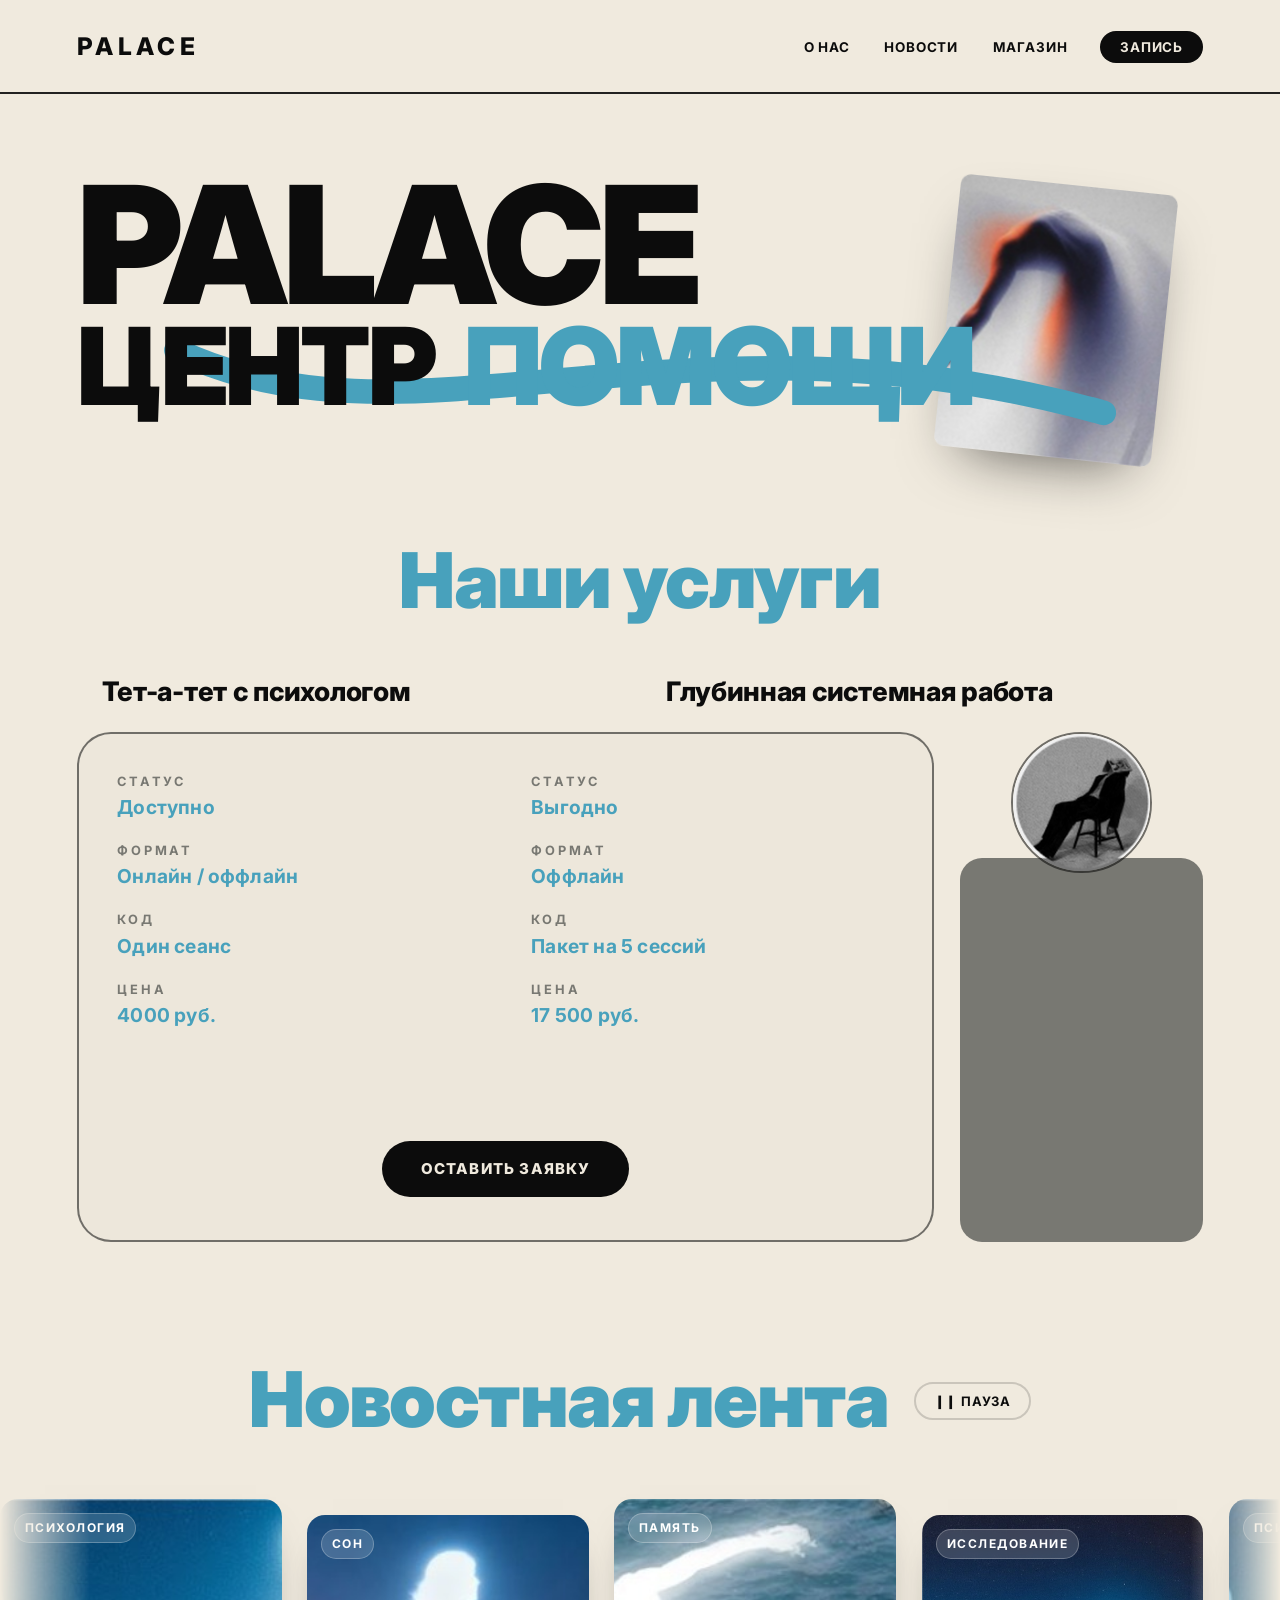
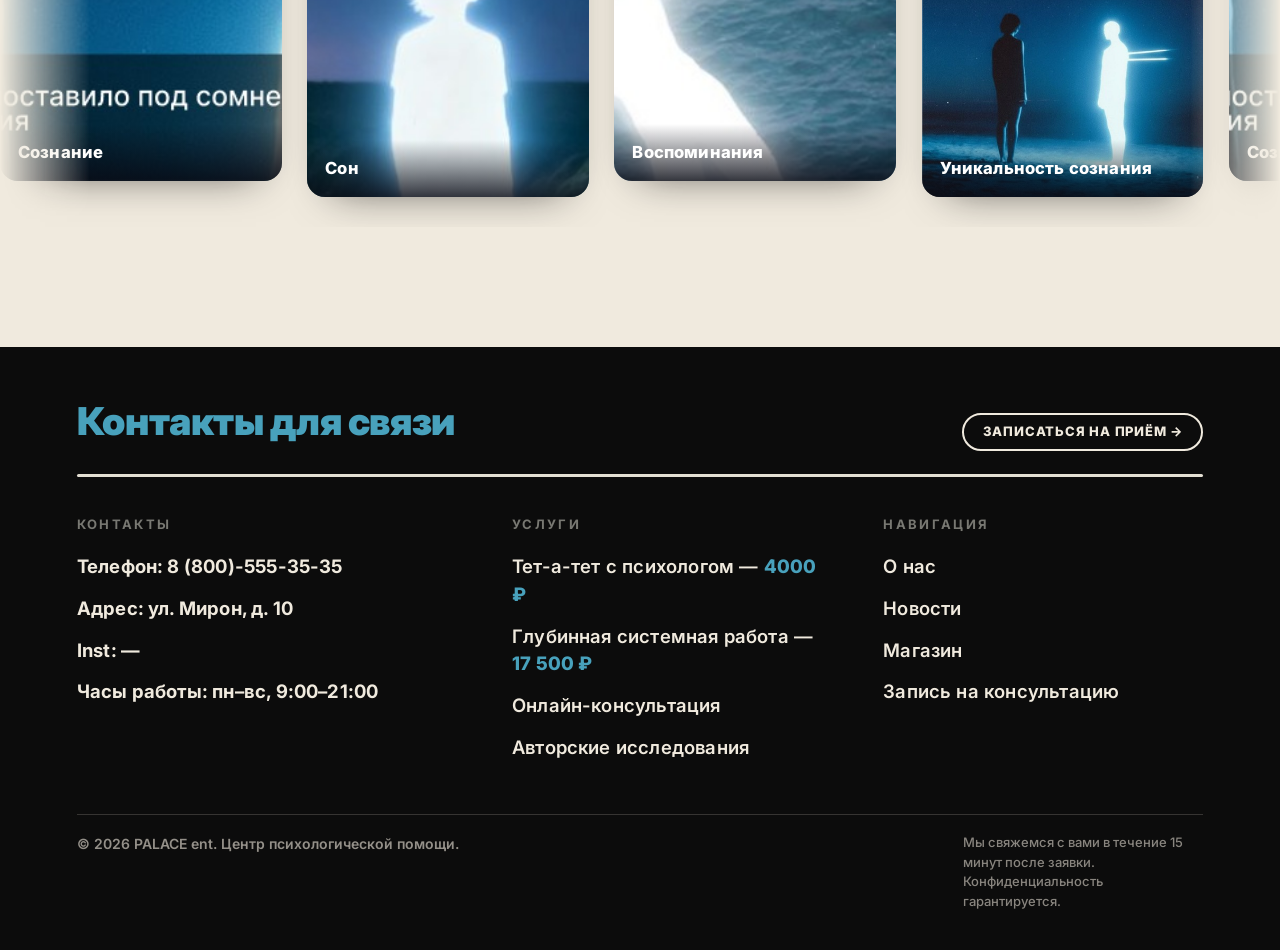
==== index.html @ 4997e086 "initial wfasldahosudihuasd" ====
<!DOCTYPE html>
<html lang="ru">
<head>
<meta charset="UTF-8">
<meta name="viewport" content="width=device-width, initial-scale=1">
<title>PALACE — Центр помощи · Психология</title>
<meta name="description" content="PALACE — центр психологической помощи. Тет-а-тет с психологом и глубинная системная работа. Онлайн и оффлайн.">
<link rel="preconnect" href="https://fonts.googleapis.com">
<link rel="preconnect" href="https://fonts.gstatic.com" crossorigin>
<link href="https://fonts.googleapis.com/css2?family=Inter:wght@400;500;600;700;800;900&display=swap" rel="stylesheet">
<link rel="stylesheet" href="assets/css/style.css">
</head>
<body>

<header class="site-header">
  <nav class="nav container" aria-label="Главная навигация">
    <a class="brand" href="index.html">PALACE</a>
    <button class="burger" aria-label="Открыть меню" aria-expanded="false" aria-controls="primary-nav"><span></span><span></span><span></span></button>
    <ul class="nav-list" id="primary-nav">
      <li><a data-page="o-nas.html" href="o-nas.html">О нас</a></li>
      <li><a data-page="novosti.html" href="novosti.html">Новости</a></li>
      <li><a data-page="magazin.html" href="magazin.html">Магазин</a></li>
      <li><a class="nav-cta" data-page="zapis.html" href="zapis.html">Запись</a></li>
    </ul>
  </nav>
</header>

<main>
  <section class="hero container">
    <div class="hero-grid">
      <div class="hero-photo"><img loading="eager" fetchpriority="high" decoding="async" src="assets/img/hero-arm.jpg" alt="Абстрактный образ" width="298" height="374"></div>
      <div class="hero-swoosh" aria-hidden="true">
        <svg viewBox="0 0 1000 120" preserveAspectRatio="none">
          <path d="M10,30 C260,150 540,-30 990,96"></path>
        </svg>
      </div>
      <h1>
        <span class="line line-1">PALACE</span>
        <span class="line line-2"><span class="b">ЦЕНТР&nbsp;</span><span class="t">ПОМОЩИ</span></span>
      </h1>
    </div>
  </section>

  <section class="services container" id="services">
    <h2 class="section-title reveal">Наши услуги</h2>

    <div class="services-head reveal" data-d="1">
      <h3>Тет-а-тет с психологом</h3>
      <h3>Глубинная системная работа</h3>
    </div>

    <div class="services-wrap reveal" data-d="2">
      <div class="services-card">
        <div class="services-cols">
          <div class="spec">
            <div class="spec-row"><span class="k">Статус</span><span class="v">Доступно</span></div>
            <div class="spec-row"><span class="k">Формат</span><span class="v">Онлайн / оффлайн</span></div>
            <div class="spec-row"><span class="k">Код</span><span class="v">Один сеанс</span></div>
            <div class="spec-row"><span class="k">Цена</span><span class="v">4000 руб.</span></div>
          </div>
          <div class="spec">
            <div class="spec-row"><span class="k">Статус</span><span class="v">Выгодно</span></div>
            <div class="spec-row"><span class="k">Формат</span><span class="v">Оффлайн</span></div>
            <div class="spec-row"><span class="k">Код</span><span class="v">Пакет на 5 сессий</span></div>
            <div class="spec-row"><span class="k">Цена</span><span class="v">17 500 руб.</span></div>
          </div>
        </div>
        <a class="btn" href="zapis.html">Оставить заявку</a>
      </div>

      <aside class="services-aside" aria-hidden="true">
        <div class="disc"><img loading="lazy" decoding="async" src="assets/img/services-animal.jpg" alt=""></div>
        <div class="panel"></div>
      </aside>
    </div>
  </section>

  <section class="lenta">
    <div class="container">
      <div class="lenta-head reveal">
        <h2 class="section-title">Новостная лента</h2>
        <button class="ticker-toggle" id="tickerToggle" type="button" aria-pressed="false" aria-label="Поставить ленту на паузу">
          <span class="i-pause">❙❙&nbsp;Пауза</span><span class="i-play">▶&nbsp;Пуск</span>
        </button>
      </div>
    </div>
    <div class="ticker reveal" data-d="1">
      <div class="ticker-track">
        <a class="tcard" href="novost.html"><span class="tag">Психология</span><img loading="lazy" decoding="async" src="assets/img/news-soznanie.jpg" alt="Сознание"><span class="cap">Сознание</span></a>
        <a class="tcard" href="novost.html"><span class="tag">Сон</span><img loading="lazy" decoding="async" src="assets/img/news-son.jpg" alt="Сон"><span class="cap">Сон</span></a>
        <a class="tcard" href="novost.html"><span class="tag">Память</span><img loading="lazy" decoding="async" src="assets/img/news-vospominaniya.jpg" alt="Воспоминания"><span class="cap">Воспоминания</span></a>
        <a class="tcard" href="novost.html"><span class="tag">Исследование</span><img loading="lazy" decoding="async" src="assets/img/article-soznanie.jpg" alt="Исследование сознания"><span class="cap">Уникальность сознания</span></a>
      </div>
    </div>
  </section>
</main>

<footer class="site-footer">
  <div class="container">
    <div class="footer-top">
      <h2 class="footer-head">Контакты для связи</h2>
      <a class="footer-cta" href="zapis.html">Записаться на приём →</a>
    </div>
    <div class="footer-rule"></div>
    <div class="footer-grid">
      <div class="footer-col">
        <h3>Контакты</h3>
        <p>Телефон: 8 (800)-555-35-35</p>
        <p>Адрес: ул. Мирон, д. 10</p>
        <p>Inst: —</p>
        <p>Часы работы: пн–вс, 9:00–21:00</p>
      </div>
      <div class="footer-col footer-services">
        <h3>Услуги</h3>
        <ul>
          <li><a href="zapis.html">Тет-а-тет с психологом — <span class="price">4000 ₽</span></a></li>
          <li><a href="zapis.html">Глубинная системная работа — <span class="price">17 500 ₽</span></a></li>
          <li><a href="zapis.html">Онлайн-консультация</a></li>
          <li><a href="magazin.html">Авторские исследования</a></li>
        </ul>
      </div>
      <div class="footer-col footer-links">
        <h3>Навигация</h3>
        <ul>
          <li><a href="o-nas.html">О нас</a></li>
          <li><a href="novosti.html">Новости</a></li>
          <li><a href="magazin.html">Магазин</a></li>
          <li><a href="zapis.html">Запись на консультацию</a></li>
        </ul>
      </div>
    </div>
    <div class="footer-bottom">
      <span>© 2026 PALACE ent. Центр психологической помощи.</span>
      <span class="footer-note">Мы свяжемся с вами в течение 15 минут после заявки. Конфиденциальность гарантируется.</span>
    </div>
  </div>
</footer>

<script src="assets/js/main.js"></script>
</body>
</html>
---- assets/css/style.css ----
:root{
  --cream:#F0EADE;
  --cream-2:#E9E2D4;
  --ink:#0C0C0C;
  --ink-soft:#15120E;
  --indigo:#48A1BC; 
  --teal:#48A1BC;
  --teal-deep:#48A1BC;
  --red:#B41E1E;
  --violet:#5A30A8;
  --gray:#787872;
  --gray-btn:#8B8A86;
  --light:#D9D9D9;
  --line:rgba(12,12,12,.9);
  --line-soft:rgba(12,12,12,.16);
  --card:#EDE7DB;
  --card-border:rgba(12,12,12,.55);

  --font:"Inter","Helvetica Neue",Arial,sans-serif;

  --pad:clamp(20px,6vw,136px);
  --maxw:1648px;
  --r-lg:34px;
  --r-md:22px;
  --r-sm:14px;

  --ease:cubic-bezier(.22,.61,.36,1);
  --ease-out:cubic-bezier(.16,1,.3,1);
}

*,*::before,*::after{box-sizing:border-box}
html{scroll-behavior:smooth;-webkit-text-size-adjust:100%;overflow-x:hidden}
body{
  margin:0;
  font-family:var(--font);
  background:var(--cream);
  color:var(--ink);
  font-weight:500;
  line-height:1.5;
  overflow-x:hidden;
  -webkit-font-smoothing:antialiased;
  text-rendering:optimizeLegibility;
}
img{max-width:100%;display:block}
a{color:inherit;text-decoration:none}
button{font-family:inherit;cursor:pointer}
::selection{background:var(--teal);color:#fff}

a:focus-visible,button:focus-visible,.btn:focus-visible,.footer-cta:focus-visible,
.nav-cta:focus-visible,.news-item:focus-visible,.tcard:focus-visible,
input:focus-visible,select:focus-visible,textarea:focus-visible,[tabindex]:focus-visible{
  outline:3px solid var(--indigo);outline-offset:3px;border-radius:6px;
}
.site-footer a:focus-visible,.btn:focus-visible{outline-color:var(--teal)}
.burger:focus-visible{outline:2px solid var(--indigo);outline-offset:3px;border-radius:6px}
body.no-scroll{overflow:hidden}

body{opacity:0;animation:bodyIn .7s var(--ease-out) forwards}
@keyframes bodyIn{to{opacity:1}}

.container{max-width:var(--maxw);margin-inline:auto;padding-inline:var(--pad)}
.u-indigo{color:var(--indigo)}
.u-teal{color:var(--teal)}

.site-header{
  position:sticky;top:0;z-index:60;
  background:color-mix(in srgb,var(--cream) 86%,transparent);
  backdrop-filter:blur(10px);-webkit-backdrop-filter:blur(10px);
  border-bottom:2px solid var(--line);
  transition:padding .35s var(--ease),background .35s var(--ease),box-shadow .35s var(--ease);
}
.site-header.shrink{box-shadow:0 8px 30px -18px rgba(0,0,0,.5)}
.nav{
  display:flex;align-items:center;justify-content:space-between;
  gap:24px;height:clamp(64px,7.2vw,118px);
  transition:height .35s var(--ease);
}
.site-header.shrink .nav{height:clamp(56px,5vw,84px)}
.brand{
  font-weight:800;letter-spacing:.18em;
  font-size:clamp(20px,1.9vw,34px);
  display:inline-flex;align-items:center;gap:.1em;
  transition:transform .4s var(--ease),opacity .3s;
}
.brand:hover{transform:translateY(-1px)}
.brand .dot{color:var(--teal)}
.nav-list{
  display:flex;align-items:center;gap:clamp(18px,2.4vw,46px);
  list-style:none;margin:0;padding:0;
}
.nav-list a{
  position:relative;font-weight:700;letter-spacing:.06em;text-transform:uppercase;
  font-size:clamp(13px,1.05vw,20px);padding:6px 2px;color:var(--ink);
  transition:color .3s var(--ease);
}
.nav-list a:not(.nav-cta)::after{
  content:"";position:absolute;left:0;right:100%;bottom:-2px;height:2px;
  background:var(--indigo);transition:right .4s var(--ease);
}
.nav-list a:not(.nav-cta):hover{color:var(--indigo)}
.nav-list a:not(.nav-cta):hover::after{right:0}
.nav-list a.active:not(.nav-cta){color:var(--indigo)}
.nav-list a.active:not(.nav-cta)::after{right:0}

.nav-cta{
  background:var(--ink);color:var(--cream)!important;
  border-radius:999px;padding:.6em 1.5em!important;
  letter-spacing:.08em;overflow:hidden;
  transition:transform .35s var(--ease),box-shadow .35s var(--ease);
  box-shadow:0 0 0 0 rgba(54,66,132,0);
}
.nav-cta::after{display:none}
.nav-cta:hover{transform:translateY(-2px);box-shadow:0 10px 24px -10px rgba(54,66,132,.8);background:var(--indigo)}

.burger{display:none;width:44px;height:44px;border:none;background:transparent;position:relative}
.burger span{position:absolute;left:9px;right:9px;height:2.5px;background:var(--ink);border-radius:2px;transition:transform .4s var(--ease),opacity .25s}
.burger span:nth-child(1){top:14px}
.burger span:nth-child(2){top:21px}
.burger span:nth-child(3){top:28px}
body.menu-open .burger span:nth-child(1){transform:translateY(7px) rotate(45deg)}
body.menu-open .burger span:nth-child(2){opacity:0}
body.menu-open .burger span:nth-child(3){transform:translateY(-7px) rotate(-45deg)}


.btn{
  --bg:var(--ink);--fg:var(--cream);
  display:inline-flex;align-items:center;justify-content:center;gap:.6em;
  background:var(--bg);color:var(--fg);
  border:none;border-radius:999px;
  font-weight:800;letter-spacing:.08em;text-transform:uppercase;
  font-size:clamp(15px,1.15vw,22px);
  padding:clamp(14px,1.3vw,24px) clamp(28px,3vw,58px);
  position:relative;overflow:hidden;isolation:isolate;
  transition:transform .4s var(--ease),box-shadow .4s var(--ease),color .35s var(--ease);
}
.btn::before{
  content:"";position:absolute;inset:0;z-index:-1;
  background:var(--indigo);transform:translateY(101%);
  transition:transform .45s var(--ease-out);
}
.btn:hover{transform:translateY(-3px);box-shadow:0 16px 34px -14px rgba(54,66,132,.75)}
.btn:hover::before{transform:translateY(0)}
.btn:active{transform:translateY(-1px) scale(.99)}
.btn--gray{--bg:var(--gray-btn);--fg:#fff}
.btn--block{display:flex;width:100%}


.display{
  font-weight:900;line-height:.95;letter-spacing:-.025em;margin:0;
  text-transform:none;
}
.section-title{
  text-align:center;font-weight:900;letter-spacing:-.02em;color:var(--indigo);
  font-size:clamp(30px,6vw,96px);line-height:1;margin:0;overflow-wrap:break-word;
}
.page-title{
  font-weight:900;letter-spacing:-.03em;line-height:.95;margin:0;
  font-size:clamp(33px,7vw,116px);overflow-wrap:break-word;
}


.hero{position:relative;padding-top:clamp(40px,6vw,96px);padding-bottom:clamp(40px,5vw,90px)}
.hero-grid{position:relative}
.hero h1{margin:0;position:relative;z-index:2}
.hero .line{display:block;font-weight:900;letter-spacing:-.03em;line-height:.9;overflow-wrap:break-word}
.hero .line-1{font-size:clamp(44px,12.8vw,232px)}
.hero .line-2{font-size:clamp(30px,8.4vw,168px);display:flex;flex-wrap:wrap;gap:0 .12em}
.hero .line-2 .b{color:var(--ink)}
.hero .line-2 .t{color:var(--teal)}
.hero-photo{
  position:absolute;z-index:1;top:clamp(2px,1vw,18px);
  right:clamp(0px,3vw,90px);
  width:clamp(120px,17vw,300px);aspect-ratio:298/374;
  border-radius:10px;overflow:hidden;
  transform:rotate(var(--rot,6deg)) translateY(var(--py,0px));
  box-shadow:0 26px 60px -28px rgba(12,12,12,.7);
  opacity:0;animation:heroFade 1s .2s var(--ease-out) forwards;
}
.hero-photo img{width:100%;height:100%;object-fit:cover;animation:heroZoom 1.3s .2s var(--ease-out) both}
@keyframes heroFade{to{opacity:1}}
@keyframes heroZoom{from{transform:scale(1.14)}to{transform:scale(1)}}

.hero-swoosh{
  position:absolute;z-index:1;left:8%;right:8%;top:62%;height:clamp(10px,1.4vw,26px);
  pointer-events:none;
}
.hero-swoosh svg{width:100%;height:auto;overflow:visible}
.hero-swoosh path{
  fill:none;stroke:var(--teal);stroke-width:26;stroke-linecap:round;
  stroke-dasharray:1400;stroke-dashoffset:1400;
  animation:draw 1.3s .55s var(--ease-out) forwards;
}
@keyframes draw{to{stroke-dashoffset:0}}


.services{padding-block:clamp(40px,5vw,84px)}
.services .section-title{margin-bottom:clamp(34px,4vw,72px)}
.services-head{
  display:grid;grid-template-columns:1fr 1fr;gap:clamp(20px,4vw,160px);
  max-width:1140px;margin:0 auto clamp(16px,1.6vw,26px);padding-inline:clamp(0px,2vw,40px);
}
.services-head h3{font-size:clamp(20px,2.1vw,38px);font-weight:800;letter-spacing:-.01em;margin:0}
.services-wrap{display:flex;gap:clamp(16px,2vw,34px);align-items:stretch;justify-content:center}
.services-card{
  flex:1;max-width:1255px;background:var(--card);
  border:2px solid var(--card-border);border-radius:var(--r-lg);
  padding:clamp(26px,3vw,56px) clamp(24px,3vw,64px) clamp(30px,3.4vw,60px);
  display:flex;flex-direction:column;
}
.services-cols{display:grid;grid-template-columns:1fr 1fr;gap:clamp(20px,4vw,160px);flex:1}
.spec{display:flex;flex-direction:column;gap:clamp(14px,1.5vw,26px)}
.spec-row{transition:transform .35s var(--ease)}
.spec-row:hover{transform:translateX(6px)}
.spec-row .k{display:block;color:var(--gray);font-weight:700;letter-spacing:.22em;text-transform:uppercase;font-size:clamp(12px,1vw,18px);margin-bottom:.15em}
.spec-row .v{display:block;color:var(--teal-deep);font-weight:700;letter-spacing:.01em;font-size:clamp(16px,1.5vw,28px)}
.services-card .btn{margin:clamp(26px,3vw,46px) auto 0}
.services-aside{
  width:clamp(120px,19vw,371px);flex:0 0 auto;position:relative;
  display:flex;flex-direction:column;align-items:center;justify-content:flex-end;
}
.services-aside .disc{
  width:clamp(80px,11vw,219px);aspect-ratio:1;border-radius:50%;overflow:hidden;
  border:2px solid var(--card-border);position:relative;z-index:2;margin-bottom:-6%;
  filter:grayscale(1) contrast(1.05);transition:transform .5s var(--ease),filter .5s}
.services-aside:hover .disc{transform:translateY(-6px) rotate(-3deg);filter:grayscale(.4)}
.services-aside .disc img{width:100%;height:100%;object-fit:cover}
.services-aside .panel{
  width:100%;flex:1;min-height:clamp(180px,30vw,607px);
  background:var(--gray);border-radius:var(--r-md);
}


.lenta{padding-block:clamp(36px,4.4vw,70px);overflow-x:clip}   
.lenta-head{display:flex;align-items:center;justify-content:center;gap:clamp(14px,2vw,26px);flex-wrap:wrap;margin-bottom:clamp(30px,3.6vw,58px)}
.lenta-head .section-title{margin-bottom:0}
.ticker-toggle{display:inline-flex;align-items:center;gap:.5em;background:transparent;border:2px solid var(--line-soft);color:var(--ink);border-radius:999px;padding:9px 18px;font-weight:700;font-size:13px;letter-spacing:.06em;text-transform:uppercase;transition:border-color .3s var(--ease),color .3s var(--ease),transform .3s var(--ease)}
.ticker-toggle:hover{border-color:var(--indigo);color:var(--indigo);transform:translateY(-2px)}
.ticker-toggle .i-play{display:none}
.ticker-toggle[aria-pressed="true"] .i-pause{display:none}
.ticker-toggle[aria-pressed="true"] .i-play{display:inline}
.ticker-track.paused{animation-play-state:paused}
.ticker{
  position:relative;padding-block:30px;   
  -webkit-mask-image:linear-gradient(90deg,transparent,#000 7%,#000 93%,transparent);
  mask-image:linear-gradient(90deg,transparent,#000 7%,#000 93%,transparent);
}
.ticker-track{display:flex;width:max-content;gap:clamp(16px,2vw,34px);will-change:transform;animation:scrollX 38s linear infinite}
.ticker:hover .ticker-track{animation-play-state:paused}
@keyframes scrollX{from{transform:translateX(0)}to{transform:translateX(-50%)}}
.tcard{
  position:relative;flex:0 0 auto;
  width:clamp(210px,22vw,340px);aspect-ratio:1/1;border-radius:18px;overflow:hidden;
  box-shadow:0 18px 40px -26px rgba(12,12,12,.7);
  transition:transform .45s var(--ease),box-shadow .45s var(--ease);
}
.tcard:nth-child(odd){transform:translateY(-16px)}
.tcard:hover{transform:translateY(-24px) scale(1.03);box-shadow:0 30px 56px -24px rgba(12,12,12,.75)}
.tcard img{width:100%;height:100%;object-fit:cover;transition:transform .8s var(--ease)}
.tcard:hover img{transform:scale(1.08)}
.tcard .cap{
  position:absolute;left:0;right:0;bottom:0;padding:16px 18px;color:#fff;
  font-weight:800;letter-spacing:.01em;font-size:clamp(16px,1.3vw,22px);
  background:linear-gradient(transparent,rgba(8,10,20,.82));
}
.tcard .tag{position:absolute;top:14px;left:14px;background:rgba(255,255,255,.16);backdrop-filter:blur(4px);color:#fff;font-size:12px;font-weight:700;letter-spacing:.12em;text-transform:uppercase;padding:5px 10px;border-radius:99px;border:1px solid rgba(255,255,255,.25)}


.site-footer{background:var(--ink);color:var(--cream);padding-top:clamp(34px,3.6vw,56px);padding-bottom:clamp(28px,3vw,48px);margin-top:clamp(40px,5vw,80px)}
.footer-top{display:flex;flex-wrap:wrap;align-items:flex-end;justify-content:space-between;gap:18px;padding-bottom:clamp(18px,1.8vw,28px)}
.footer-head{color:var(--indigo);font-weight:900;letter-spacing:-.01em;font-size:clamp(28px,3vw,44px);margin:0}
.footer-cta{
  display:inline-flex;align-items:center;gap:.6em;color:var(--cream);
  border:2px solid var(--cream);border-radius:999px;padding:.55em 1.4em;
  font-weight:800;letter-spacing:.06em;text-transform:uppercase;font-size:clamp(13px,1vw,17px);
  transition:background .35s var(--ease),color .35s var(--ease),transform .35s var(--ease)}
.footer-cta:hover{background:var(--teal);border-color:var(--teal);color:#fff;transform:translateY(-2px)}
.footer-rule{height:3px;background:var(--cream);opacity:.95;border-radius:2px}
.footer-grid{display:grid;grid-template-columns:1.2fr 1fr 1fr;gap:clamp(24px,4vw,80px);padding-top:clamp(26px,3vw,46px)}
.footer-col h3{font-size:clamp(13px,1vw,16px);text-transform:uppercase;letter-spacing:.18em;color:var(--gray);font-weight:700;margin:0 0 18px}
.footer-col p,.footer-col li{font-size:clamp(17px,1.45vw,26px);font-weight:700;margin:0 0 14px;letter-spacing:.01em}
.footer-col ul{list-style:none;margin:0;padding:0}
.footer-col li{font-weight:600}
.footer-links a,.footer-services a{position:relative;display:inline;transition:color .3s var(--ease),padding-left .3s var(--ease)}
.footer-links a::before,.footer-services a::before{content:"";position:absolute;left:-16px;top:.7em;width:0;height:2px;background:var(--teal);transition:width .3s var(--ease)}
.footer-links a:hover,.footer-services a:hover{color:#fff;padding-left:4px}
.footer-links a:hover::before,.footer-services a:hover::before{width:10px}
.footer-services .price{color:var(--teal);font-weight:800}
.footer-bottom{display:flex;flex-wrap:wrap;justify-content:space-between;gap:10px;margin-top:clamp(26px,3vw,44px);padding-top:18px;border-top:1px solid rgba(240,234,222,.18);color:rgba(240,234,222,.6);font-size:14px;font-weight:600}
.footer-note{color:rgba(240,234,222,.55);font-size:13px;font-weight:500;line-height:1.5;max-width:30ch}


.reveal{opacity:0;transform:translateY(34px);transition:opacity .8s var(--ease-out),transform .8s var(--ease-out)}
.reveal.in{opacity:1;transform:none}
.reveal[data-d="1"]{transition-delay:.08s}
.reveal[data-d="2"]{transition-delay:.16s}
.reveal[data-d="3"]{transition-delay:.24s}
.reveal[data-d="4"]{transition-delay:.32s}


.page{padding-top:clamp(28px,4vw,70px);padding-bottom:clamp(30px,4vw,60px)}
.lead{font-size:clamp(18px,1.7vw,30px);font-weight:700;max-width:46ch;line-height:1.45}
.prose p{font-size:clamp(16px,1.35vw,25px);line-height:1.55;max-width:54ch;margin:0 0 1.1em}
.prose p.justify{text-align:justify}

.about-hero{display:grid;grid-template-columns:1.15fr .85fr;gap:clamp(24px,4vw,80px);align-items:start}
.about-title .display{font-size:clamp(42px,9vw,150px);line-height:.92}
.about-title .display .indigo{color:var(--indigo)}
.about-blocks{display:flex;flex-direction:column;gap:clamp(22px,2.6vw,46px);margin-top:clamp(30px,4vw,70px)}
.about-card{position:relative;border-radius:var(--r-md);overflow:hidden;background:var(--gray);min-height:clamp(260px,40vw,1031px);display:flex;align-items:flex-start;justify-content:flex-end;padding:clamp(18px,2vw,34px)}
.about-disc{position:absolute;top:clamp(-30px,-3vw,-60px);left:50%;transform:translateX(-50%);width:clamp(120px,20vw,372px);aspect-ratio:1;border-radius:50%;overflow:hidden;border:3px solid var(--cream)}
.about-disc img{width:100%;height:100%;object-fit:cover;filter:grayscale(1)}
.spec-card{color:#fff;display:grid;gap:4px 0;font-size:clamp(12px,1vw,18px);text-align:right}
.spec-card .k{color:rgba(255,255,255,.6);letter-spacing:.16em;text-transform:uppercase;font-weight:700}
.spec-card .v{margin-bottom:10px;font-weight:700}

.news-list{display:flex;flex-direction:column;gap:clamp(26px,3vw,52px);margin-top:clamp(34px,4vw,64px)}
.news-item{position:relative;border-radius:8px;overflow:hidden;display:block;box-shadow:0 20px 46px -30px rgba(12,12,12,.65);transition:transform .5s var(--ease),box-shadow .5s var(--ease)}
.news-item:hover{transform:translateY(-6px);box-shadow:0 34px 60px -28px rgba(12,12,12,.7)}
.news-item .ph{position:relative;aspect-ratio:1333/375;overflow:hidden;background:var(--ink)}
.news-item .ph img{width:100%;height:100%;object-fit:cover;transition:transform .9s var(--ease)}
.news-item:hover .ph img{transform:scale(1.06)}

.news-bar{position:absolute;left:0;right:0;bottom:0;z-index:2;display:flex;align-items:center;justify-content:space-between;gap:clamp(14px,2vw,30px);
  background:var(--ink);color:#fff;padding:clamp(16px,1.8vw,28px) clamp(20px,2.2vw,38px);
  transform:translateY(101%);transition:transform .5s var(--ease-out);will-change:transform}
.news-item:hover .news-bar,.news-item:focus-visible .news-bar{transform:translateY(0)}
.news-bar p{margin:0;font-weight:700;line-height:1.3;font-size:clamp(14px,1.25vw,21px);max-width:78%}
.news-bar .more{flex:0 0 auto;color:var(--teal);font-weight:800;letter-spacing:.04em;white-space:nowrap;font-size:clamp(14px,1.1vw,19px)}
@media (max-width:560px){.news-bar p{font-size:13px;max-width:70%}.news-bar .more{font-size:13px}}
.news-cap{text-align:center;font-weight:900;letter-spacing:-.01em;font-size:clamp(28px,3.4vw,58px);margin:clamp(12px,1.4vw,22px) 0 0}

.shop-grid{display:grid;grid-template-columns:1fr 1fr;gap:clamp(28px,4vw,90px);margin-top:clamp(28px,3vw,54px);align-items:start}
.shop-fig{border-radius:6px;overflow:hidden;background:var(--gray);box-shadow:0 22px 50px -30px rgba(12,12,12,.6)}
.shop-fig img{width:100%;height:100%;object-fit:cover;transition:transform .9s var(--ease)}
.shop-fig:hover img{transform:scale(1.05)}

.booking-deco{position:relative;margin:clamp(20px,3vw,40px) 0 clamp(26px,3vw,46px);min-height:clamp(150px,18vw,300px)}
.booking-deco .panel{position:absolute;right:0;top:clamp(20px,2.5vw,40px);left:clamp(120px,17vw,344px);height:clamp(150px,18vw,300px);background:var(--gray);border-radius:var(--r-md)}
.booking-deco .disc{position:absolute;left:0;top:0;width:clamp(110px,18vw,372px);aspect-ratio:1;border-radius:50%;overflow:hidden;border:3px solid var(--card-border)}
.booking-deco .disc img{width:100%;height:100%;object-fit:cover}
.form{margin-top:clamp(20px,2vw,30px);display:flex;flex-direction:column;gap:clamp(16px,1.6vw,28px);max-width:1657px}
.field{position:relative}
.field label.flab{display:block;font-weight:700;font-size:clamp(15px,1.2vw,22px);margin-bottom:8px;letter-spacing:.01em}
.control{
  width:100%;background:transparent;border:2px solid var(--card-border);border-radius:var(--r-md);
  font-family:inherit;font-size:clamp(15px,1.15vw,21px);font-weight:600;color:var(--ink);
  padding:clamp(14px,1.3vw,22px) clamp(18px,1.6vw,30px);
  transition:border-color .3s var(--ease),box-shadow .3s var(--ease),background .3s;
}
.control::placeholder{color:rgba(12,12,12,.42);font-weight:500}
.control:focus{outline:none;border-color:var(--indigo);box-shadow:0 0 0 4px rgba(54,66,132,.14);background:rgba(255,255,255,.35)}
textarea.control{min-height:clamp(120px,14vw,200px);resize:vertical}
.field.two{display:grid;grid-template-columns:1fr 1fr;gap:clamp(16px,1.6vw,28px)}
.form-row{display:grid;grid-template-columns:1fr 1fr;gap:clamp(16px,1.6vw,28px)}
.field .err{color:var(--red);font-size:14px;font-weight:600;margin-top:6px;min-height:1em;opacity:0;transform:translateY(-3px);transition:.25s}
.field.invalid .control{border-color:var(--red);box-shadow:0 0 0 4px rgba(180,30,30,.12)}
.field.invalid .err{opacity:1;transform:none}
.form-note{font-size:clamp(13px,1vw,16px);color:var(--gray);font-weight:600}
.form-status{font-weight:700;font-size:clamp(15px,1.2vw,20px);min-height:1.4em}
.form-status.ok{color:var(--indigo)}
.form-status.bad{color:var(--red)}

.splash{position:fixed;inset:0;z-index:200;display:grid;place-items:center;background:color-mix(in srgb,var(--ink) 72%,transparent);backdrop-filter:blur(6px);opacity:0;visibility:hidden;transition:.4s}
.splash.show{opacity:1;visibility:visible}
.splash .box{background:var(--cream);border-radius:var(--r-lg);padding:clamp(30px,4vw,60px);max-width:520px;width:90%;text-align:center;transform:translateY(24px) scale(.96);transition:.5s var(--ease-out)}
.splash.show .box{transform:none}
.splash .ico{width:84px;height:84px;border-radius:50%;background:var(--indigo);display:grid;place-items:center;margin:0 auto 22px}
.splash .ico svg{width:42px;height:42px}
.splash h3{font-size:clamp(26px,3vw,40px);font-weight:900;margin:0 0 12px;letter-spacing:-.02em}
.splash p{font-size:clamp(15px,1.3vw,20px);color:var(--ink);font-weight:500;margin:0 0 24px}

.err-wrap{text-align:left;max-width:1100px}
.err-wrap .display{font-size:clamp(58px,13vw,210px);line-height:.9}
.err-sub{font-weight:800;font-size:clamp(20px,2.4vw,44px);margin:clamp(20px,2vw,30px) 0 10px}

.flatpickr-calendar{border-radius:18px!important;box-shadow:0 24px 60px -24px rgba(12,12,12,.5)!important;font-family:var(--font)!important}
.flatpickr-day.selected,.flatpickr-day.selected:hover{background:var(--indigo)!important;border-color:var(--indigo)!important}
.flatpickr-day:hover{background:var(--cream-2)!important}
.flatpickr-months .flatpickr-month,.flatpickr-weekdays{color:var(--ink)!important;fill:var(--ink)!important}

@media (max-width:980px){
  .hero-photo{position:relative;right:auto;margin:24px auto 0;--rot:4deg}
  .hero .line-2{justify-content:flex-start}
  .services-wrap{flex-direction:column}
  .services-aside{flex-direction:row;width:100%;align-items:center;gap:18px;min-height:auto}
  .services-aside .panel{min-height:140px}
  .services-aside .disc{margin-bottom:0}
  .about-hero{grid-template-columns:1fr}
  .shop-grid{grid-template-columns:1fr}
}
@media (max-width:760px){
  .burger{display:block}
  .nav-list{
    position:fixed;inset:0 0 0 30%;flex-direction:column;justify-content:center;align-items:flex-start;
    gap:26px;padding:40px;background:var(--cream);border-left:2px solid var(--line);
    transform:translateX(100%);transition:transform .45s var(--ease);z-index:55;box-shadow:-30px 0 60px -30px rgba(0,0,0,.4)
  }
  body.menu-open .nav-list{transform:none}
  body.menu-open{overflow:hidden}
  .nav-list a{font-size:22px}
  .nav-cta{align-self:flex-start}
  .services-head,.services-cols{grid-template-columns:1fr;gap:14px}
  .services-head h3:last-child{margin-top:18px}
  .form-row,.field.two{grid-template-columns:1fr}
  .footer-grid{grid-template-columns:1fr;gap:30px}
  .booking-deco{min-height:auto;display:flex;gap:14px;align-items:center}
  .booking-deco .panel{position:static;left:auto;right:auto;top:auto;flex:1;height:clamp(110px,28vw,160px)}
  .booking-deco .disc{position:static;flex:0 0 auto;width:clamp(96px,28vw,140px)}
  .about-card{flex-direction:column;align-items:center;justify-content:flex-start;min-height:auto;padding-top:clamp(24px,6vw,40px)}
  .about-disc{position:static;transform:none;margin:0 auto clamp(14px,3vw,20px)}
  .spec-card{text-align:center}
}
@media (prefers-reduced-motion:reduce){
  *,*::before,*::after{animation-duration:.001ms!important;animation-iteration-count:1!important;transition-duration:.001ms!important;scroll-behavior:auto!important}
  .ticker-track{animation:none;will-change:auto;flex-wrap:wrap;justify-content:center}
  .ticker-track>.tcard:nth-child(n+5){display:none}      
  .tcard:nth-child(odd){transform:none}
}
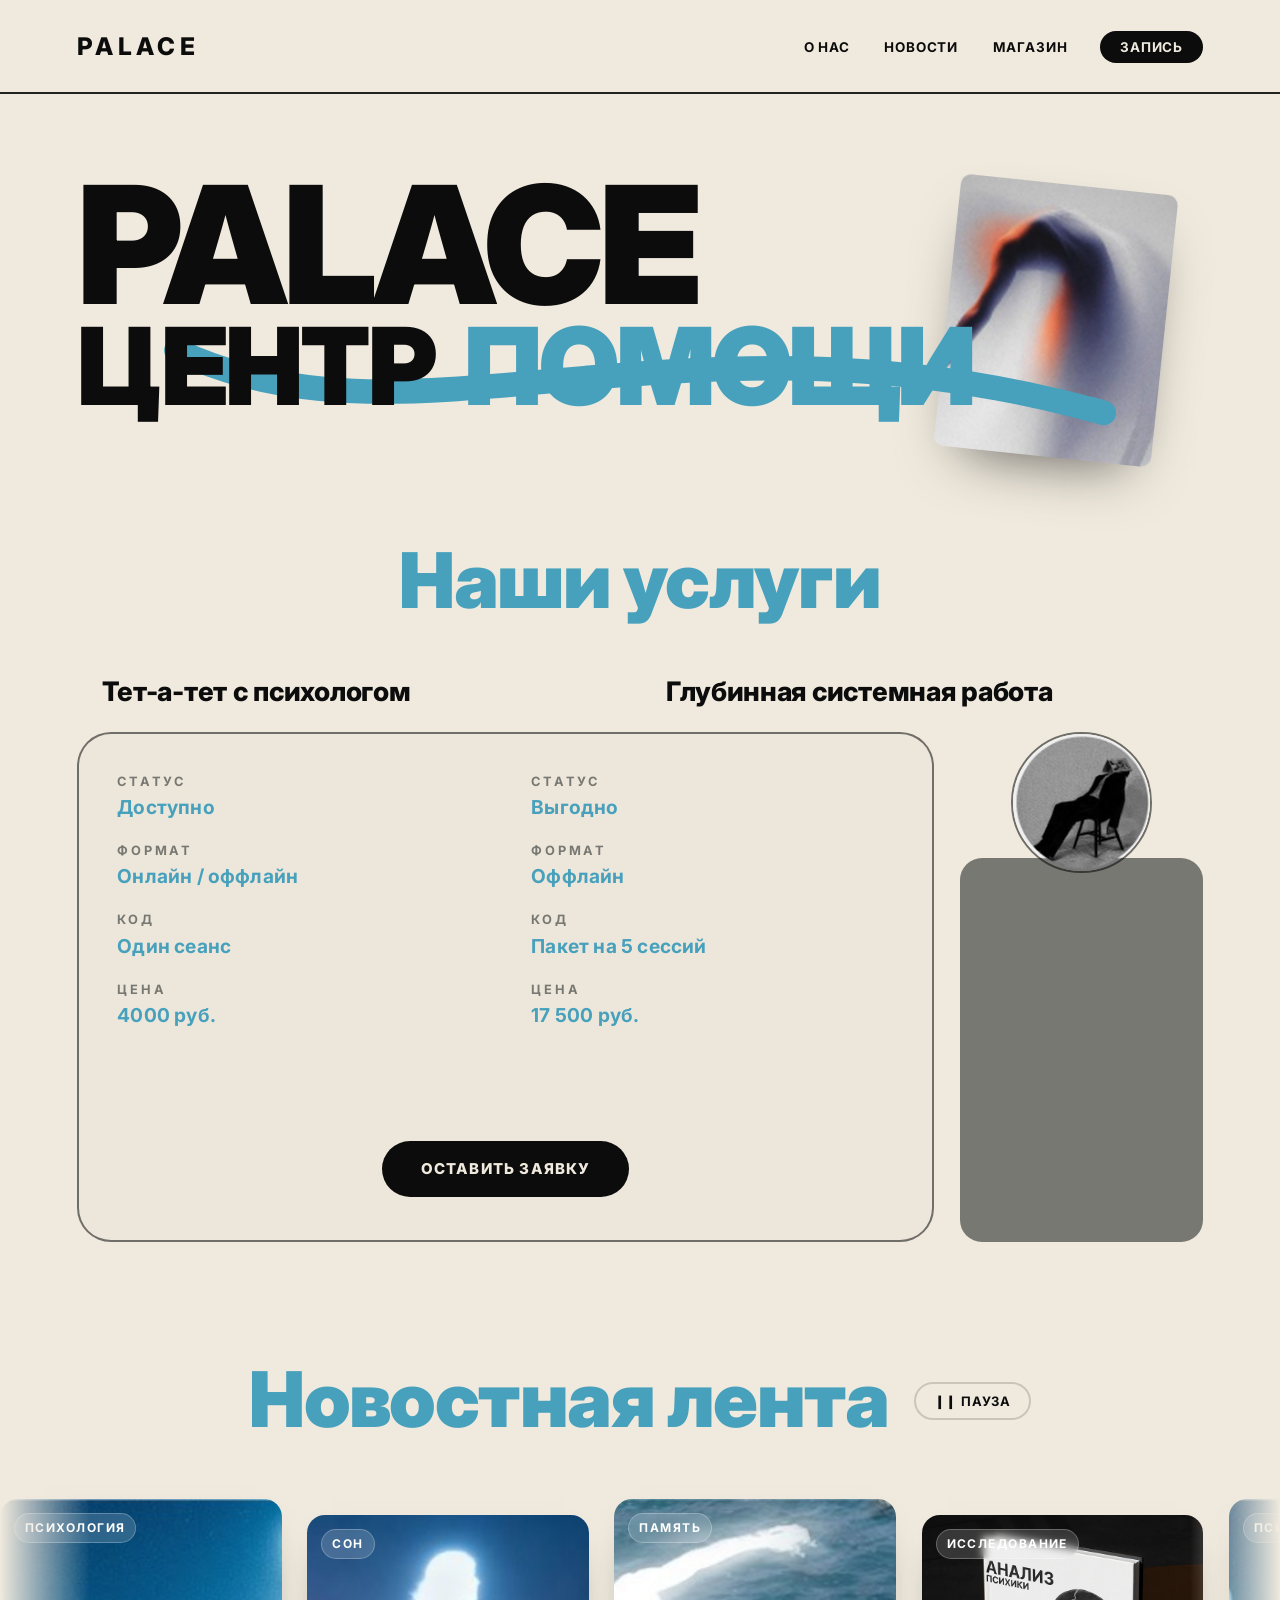
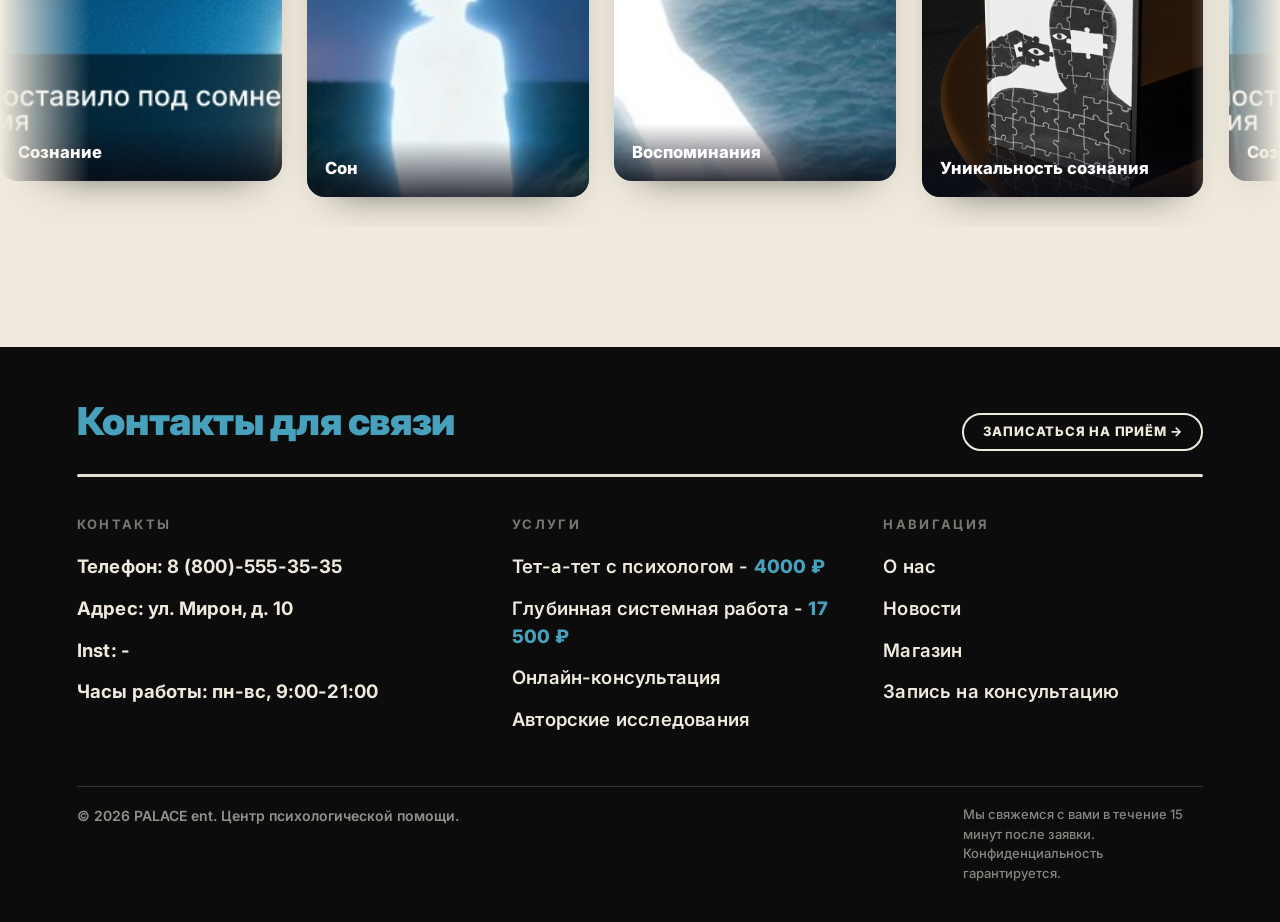
==== commit 582c7f29: "true final trust me say wallahi 12q3w4e5r6tyuiojuytr6e5w4serdtfygujk" ====
--- a/index.html
+++ b/index.html
@@ -107,14 +107,14 @@
         <h3>Контакты</h3>
         <p>Телефон: 8 (800)-555-35-35</p>
         <p>Адрес: ул. Мирон, д. 10</p>
-        <p>Inst: —</p>
-        <p>Часы работы: пн–вс, 9:00–21:00</p>
+        <p>Inst: -</p>
+        <p>Часы работы: пн-вс, 9:00-21:00</p>
       </div>
       <div class="footer-col footer-services">
         <h3>Услуги</h3>
         <ul>
-          <li><a href="zapis.html">Тет-а-тет с психологом — <span class="price">4000 ₽</span></a></li>
-          <li><a href="zapis.html">Глубинная системная работа — <span class="price">17 500 ₽</span></a></li>
+          <li><a href="zapis.html">Тет-а-тет с психологом - <span class="price">4000 ₽</span></a></li>
+          <li><a href="zapis.html">Глубинная системная работа - <span class="price">17 500 ₽</span></a></li>
           <li><a href="zapis.html">Онлайн-консультация</a></li>
           <li><a href="magazin.html">Авторские исследования</a></li>
         </ul>
--- a/assets/css/style.css
+++ b/assets/css/style.css
@@ -2,28 +2,18 @@
   --cream:#F0EADE;
   --cream-2:#E9E2D4;
   --ink:#0C0C0C;
-  --ink-soft:#15120E;
-  --indigo:#48A1BC; 
-  --teal:#48A1BC;
-  --teal-deep:#48A1BC;
+  --blue:#48A1BC;
   --red:#B41E1E;
-  --violet:#5A30A8;
   --gray:#787872;
-  --gray-btn:#8B8A86;
-  --light:#D9D9D9;
   --line:rgba(12,12,12,.9);
   --line-soft:rgba(12,12,12,.16);
   --card:#EDE7DB;
   --card-border:rgba(12,12,12,.55);
-
   --font:"Inter","Helvetica Neue",Arial,sans-serif;
-
   --pad:clamp(20px,6vw,136px);
   --maxw:1648px;
   --r-lg:34px;
   --r-md:22px;
-  --r-sm:14px;
-
   --ease:cubic-bezier(.22,.61,.36,1);
   --ease-out:cubic-bezier(.16,1,.3,1);
 }
@@ -39,35 +29,32 @@
   line-height:1.5;
   overflow-x:hidden;
   -webkit-font-smoothing:antialiased;
-  text-rendering:optimizeLegibility;
-}
+  opacity:0;
+  animation:bodyIn .7s var(--ease-out) forwards;
+}
+@keyframes bodyIn{to{opacity:1}}
 img{max-width:100%;display:block}
 a{color:inherit;text-decoration:none}
 button{font-family:inherit;cursor:pointer}
-::selection{background:var(--teal);color:#fff}
+::selection{background:var(--blue);color:#fff}
 
 a:focus-visible,button:focus-visible,.btn:focus-visible,.footer-cta:focus-visible,
 .nav-cta:focus-visible,.news-item:focus-visible,.tcard:focus-visible,
-input:focus-visible,select:focus-visible,textarea:focus-visible,[tabindex]:focus-visible{
-  outline:3px solid var(--indigo);outline-offset:3px;border-radius:6px;
-}
-.site-footer a:focus-visible,.btn:focus-visible{outline-color:var(--teal)}
-.burger:focus-visible{outline:2px solid var(--indigo);outline-offset:3px;border-radius:6px}
+input:focus-visible,select:focus-visible,textarea:focus-visible{
+  outline:3px solid var(--blue);outline-offset:3px;border-radius:6px;
+}
+.burger:focus-visible{outline:2px solid var(--blue);outline-offset:3px;border-radius:6px}
 body.no-scroll{overflow:hidden}
 
-body{opacity:0;animation:bodyIn .7s var(--ease-out) forwards}
-@keyframes bodyIn{to{opacity:1}}
-
 .container{max-width:var(--maxw);margin-inline:auto;padding-inline:var(--pad)}
-.u-indigo{color:var(--indigo)}
-.u-teal{color:var(--teal)}
+.u-indigo{color:var(--blue)}
 
 .site-header{
   position:sticky;top:0;z-index:60;
   background:color-mix(in srgb,var(--cream) 86%,transparent);
   backdrop-filter:blur(10px);-webkit-backdrop-filter:blur(10px);
   border-bottom:2px solid var(--line);
-  transition:padding .35s var(--ease),background .35s var(--ease),box-shadow .35s var(--ease);
+  transition:background .35s var(--ease),box-shadow .35s var(--ease);
 }
 .site-header.shrink{box-shadow:0 8px 30px -18px rgba(0,0,0,.5)}
 .nav{
@@ -77,17 +64,11 @@
 }
 .site-header.shrink .nav{height:clamp(56px,5vw,84px)}
 .brand{
-  font-weight:800;letter-spacing:.18em;
-  font-size:clamp(20px,1.9vw,34px);
-  display:inline-flex;align-items:center;gap:.1em;
-  transition:transform .4s var(--ease),opacity .3s;
+  font-weight:800;letter-spacing:.18em;font-size:clamp(20px,1.9vw,34px);
+  transition:transform .4s var(--ease);
 }
 .brand:hover{transform:translateY(-1px)}
-.brand .dot{color:var(--teal)}
-.nav-list{
-  display:flex;align-items:center;gap:clamp(18px,2.4vw,46px);
-  list-style:none;margin:0;padding:0;
-}
+.nav-list{display:flex;align-items:center;gap:clamp(18px,2.4vw,46px);list-style:none;margin:0;padding:0}
 .nav-list a{
   position:relative;font-weight:700;letter-spacing:.06em;text-transform:uppercase;
   font-size:clamp(13px,1.05vw,20px);padding:6px 2px;color:var(--ink);
@@ -95,22 +76,18 @@
 }
 .nav-list a:not(.nav-cta)::after{
   content:"";position:absolute;left:0;right:100%;bottom:-2px;height:2px;
-  background:var(--indigo);transition:right .4s var(--ease);
-}
-.nav-list a:not(.nav-cta):hover{color:var(--indigo)}
-.nav-list a:not(.nav-cta):hover::after{right:0}
-.nav-list a.active:not(.nav-cta){color:var(--indigo)}
-.nav-list a.active:not(.nav-cta)::after{right:0}
+  background:var(--blue);transition:right .4s var(--ease);
+}
+.nav-list a:not(.nav-cta):hover,.nav-list a.active:not(.nav-cta){color:var(--blue)}
+.nav-list a:not(.nav-cta):hover::after,.nav-list a.active:not(.nav-cta)::after{right:0}
 
 .nav-cta{
   background:var(--ink);color:var(--cream)!important;
-  border-radius:999px;padding:.6em 1.5em!important;
-  letter-spacing:.08em;overflow:hidden;
-  transition:transform .35s var(--ease),box-shadow .35s var(--ease);
-  box-shadow:0 0 0 0 rgba(54,66,132,0);
+  border-radius:999px;padding:.6em 1.5em!important;letter-spacing:.08em;overflow:hidden;
+  transition:transform .35s var(--ease),box-shadow .35s var(--ease),background .35s var(--ease);
 }
 .nav-cta::after{display:none}
-.nav-cta:hover{transform:translateY(-2px);box-shadow:0 10px 24px -10px rgba(54,66,132,.8);background:var(--indigo)}
+.nav-cta:hover{transform:translateY(-2px);box-shadow:0 10px 24px -10px rgba(72,161,188,.8);background:var(--blue)}
 
 .burger{display:none;width:44px;height:44px;border:none;background:transparent;position:relative}
 .burger span{position:absolute;left:9px;right:9px;height:2.5px;background:var(--ink);border-radius:2px;transition:transform .4s var(--ease),opacity .25s}
@@ -121,43 +98,32 @@
 body.menu-open .burger span:nth-child(2){opacity:0}
 body.menu-open .burger span:nth-child(3){transform:translateY(-7px) rotate(-45deg)}
 
-
 .btn{
-  --bg:var(--ink);--fg:var(--cream);
   display:inline-flex;align-items:center;justify-content:center;gap:.6em;
-  background:var(--bg);color:var(--fg);
-  border:none;border-radius:999px;
-  font-weight:800;letter-spacing:.08em;text-transform:uppercase;
-  font-size:clamp(15px,1.15vw,22px);
+  background:var(--ink);color:var(--cream);border:none;border-radius:999px;
+  font-weight:800;letter-spacing:.08em;text-transform:uppercase;font-size:clamp(15px,1.15vw,22px);
   padding:clamp(14px,1.3vw,24px) clamp(28px,3vw,58px);
   position:relative;overflow:hidden;isolation:isolate;
-  transition:transform .4s var(--ease),box-shadow .4s var(--ease),color .35s var(--ease);
+  transition:transform .4s var(--ease),box-shadow .4s var(--ease);
 }
 .btn::before{
   content:"";position:absolute;inset:0;z-index:-1;
-  background:var(--indigo);transform:translateY(101%);
-  transition:transform .45s var(--ease-out);
-}
-.btn:hover{transform:translateY(-3px);box-shadow:0 16px 34px -14px rgba(54,66,132,.75)}
+  background:var(--blue);transform:translateY(101%);transition:transform .45s var(--ease-out);
+}
+.btn:hover{transform:translateY(-3px);box-shadow:0 16px 34px -14px rgba(72,161,188,.75)}
 .btn:hover::before{transform:translateY(0)}
 .btn:active{transform:translateY(-1px) scale(.99)}
-.btn--gray{--bg:var(--gray-btn);--fg:#fff}
 .btn--block{display:flex;width:100%}
 
-
-.display{
-  font-weight:900;line-height:.95;letter-spacing:-.025em;margin:0;
-  text-transform:none;
-}
+.display{font-weight:900;line-height:.95;letter-spacing:-.025em;margin:0}
 .section-title{
-  text-align:center;font-weight:900;letter-spacing:-.02em;color:var(--indigo);
+  text-align:center;font-weight:900;letter-spacing:-.02em;color:var(--blue);
   font-size:clamp(30px,6vw,96px);line-height:1;margin:0;overflow-wrap:break-word;
 }
 .page-title{
   font-weight:900;letter-spacing:-.03em;line-height:.95;margin:0;
   font-size:clamp(33px,7vw,116px);overflow-wrap:break-word;
 }
-
 
 .hero{position:relative;padding-top:clamp(40px,6vw,96px);padding-bottom:clamp(40px,5vw,90px)}
 .hero-grid{position:relative}
@@ -166,12 +132,10 @@
 .hero .line-1{font-size:clamp(44px,12.8vw,232px)}
 .hero .line-2{font-size:clamp(30px,8.4vw,168px);display:flex;flex-wrap:wrap;gap:0 .12em}
 .hero .line-2 .b{color:var(--ink)}
-.hero .line-2 .t{color:var(--teal)}
+.hero .line-2 .t{color:var(--blue)}
 .hero-photo{
-  position:absolute;z-index:1;top:clamp(2px,1vw,18px);
-  right:clamp(0px,3vw,90px);
-  width:clamp(120px,17vw,300px);aspect-ratio:298/374;
-  border-radius:10px;overflow:hidden;
+  position:absolute;z-index:1;top:clamp(2px,1vw,18px);right:clamp(0px,3vw,90px);
+  width:clamp(120px,17vw,300px);aspect-ratio:298/374;border-radius:10px;overflow:hidden;
   transform:rotate(var(--rot,6deg)) translateY(var(--py,0px));
   box-shadow:0 26px 60px -28px rgba(12,12,12,.7);
   opacity:0;animation:heroFade 1s .2s var(--ease-out) forwards;
@@ -179,19 +143,13 @@
 .hero-photo img{width:100%;height:100%;object-fit:cover;animation:heroZoom 1.3s .2s var(--ease-out) both}
 @keyframes heroFade{to{opacity:1}}
 @keyframes heroZoom{from{transform:scale(1.14)}to{transform:scale(1)}}
-
-.hero-swoosh{
-  position:absolute;z-index:1;left:8%;right:8%;top:62%;height:clamp(10px,1.4vw,26px);
-  pointer-events:none;
-}
+.hero-swoosh{position:absolute;z-index:1;left:8%;right:8%;top:62%;height:clamp(10px,1.4vw,26px);pointer-events:none}
 .hero-swoosh svg{width:100%;height:auto;overflow:visible}
 .hero-swoosh path{
-  fill:none;stroke:var(--teal);stroke-width:26;stroke-linecap:round;
-  stroke-dasharray:1400;stroke-dashoffset:1400;
-  animation:draw 1.3s .55s var(--ease-out) forwards;
+  fill:none;stroke:var(--blue);stroke-width:26;stroke-linecap:round;
+  stroke-dasharray:1400;stroke-dashoffset:1400;animation:draw 1.3s .55s var(--ease-out) forwards;
 }
 @keyframes draw{to{stroke-dashoffset:0}}
-
 
 .services{padding-block:clamp(40px,5vw,84px)}
 .services .section-title{margin-bottom:clamp(34px,4vw,72px)}
@@ -212,7 +170,7 @@
 .spec-row{transition:transform .35s var(--ease)}
 .spec-row:hover{transform:translateX(6px)}
 .spec-row .k{display:block;color:var(--gray);font-weight:700;letter-spacing:.22em;text-transform:uppercase;font-size:clamp(12px,1vw,18px);margin-bottom:.15em}
-.spec-row .v{display:block;color:var(--teal-deep);font-weight:700;letter-spacing:.01em;font-size:clamp(16px,1.5vw,28px)}
+.spec-row .v{display:block;color:var(--blue);font-weight:700;letter-spacing:.01em;font-size:clamp(16px,1.5vw,28px)}
 .services-card .btn{margin:clamp(26px,3vw,46px) auto 0}
 .services-aside{
   width:clamp(120px,19vw,371px);flex:0 0 auto;position:relative;
@@ -221,36 +179,37 @@
 .services-aside .disc{
   width:clamp(80px,11vw,219px);aspect-ratio:1;border-radius:50%;overflow:hidden;
   border:2px solid var(--card-border);position:relative;z-index:2;margin-bottom:-6%;
-  filter:grayscale(1) contrast(1.05);transition:transform .5s var(--ease),filter .5s}
+  filter:grayscale(1) contrast(1.05);transition:transform .5s var(--ease),filter .5s;
+}
 .services-aside:hover .disc{transform:translateY(-6px) rotate(-3deg);filter:grayscale(.4)}
 .services-aside .disc img{width:100%;height:100%;object-fit:cover}
-.services-aside .panel{
-  width:100%;flex:1;min-height:clamp(180px,30vw,607px);
-  background:var(--gray);border-radius:var(--r-md);
-}
-
-
-.lenta{padding-block:clamp(36px,4.4vw,70px);overflow-x:clip}   
+.services-aside .panel{width:100%;flex:1;min-height:clamp(180px,30vw,607px);background:var(--gray);border-radius:var(--r-md)}
+
+.lenta{padding-block:clamp(36px,4.4vw,70px);overflow-x:clip}
 .lenta-head{display:flex;align-items:center;justify-content:center;gap:clamp(14px,2vw,26px);flex-wrap:wrap;margin-bottom:clamp(30px,3.6vw,58px)}
 .lenta-head .section-title{margin-bottom:0}
-.ticker-toggle{display:inline-flex;align-items:center;gap:.5em;background:transparent;border:2px solid var(--line-soft);color:var(--ink);border-radius:999px;padding:9px 18px;font-weight:700;font-size:13px;letter-spacing:.06em;text-transform:uppercase;transition:border-color .3s var(--ease),color .3s var(--ease),transform .3s var(--ease)}
-.ticker-toggle:hover{border-color:var(--indigo);color:var(--indigo);transform:translateY(-2px)}
+.ticker-toggle{
+  display:inline-flex;align-items:center;gap:.5em;background:transparent;border:2px solid var(--line-soft);
+  color:var(--ink);border-radius:999px;padding:9px 18px;font-weight:700;font-size:13px;
+  letter-spacing:.06em;text-transform:uppercase;
+  transition:border-color .3s var(--ease),color .3s var(--ease),transform .3s var(--ease);
+}
+.ticker-toggle:hover{border-color:var(--blue);color:var(--blue);transform:translateY(-2px)}
 .ticker-toggle .i-play{display:none}
 .ticker-toggle[aria-pressed="true"] .i-pause{display:none}
 .ticker-toggle[aria-pressed="true"] .i-play{display:inline}
 .ticker-track.paused{animation-play-state:paused}
 .ticker{
-  position:relative;padding-block:30px;   
+  position:relative;padding-block:30px;
   -webkit-mask-image:linear-gradient(90deg,transparent,#000 7%,#000 93%,transparent);
   mask-image:linear-gradient(90deg,transparent,#000 7%,#000 93%,transparent);
 }
-.ticker-track{display:flex;width:max-content;gap:clamp(16px,2vw,34px);will-change:transform;animation:scrollX 38s linear infinite}
+.ticker-track{display:flex;width:max-content;gap:clamp(16px,2vw,34px);animation:scrollX 38s linear infinite}
 .ticker:hover .ticker-track{animation-play-state:paused}
 @keyframes scrollX{from{transform:translateX(0)}to{transform:translateX(-50%)}}
 .tcard{
-  position:relative;flex:0 0 auto;
-  width:clamp(210px,22vw,340px);aspect-ratio:1/1;border-radius:18px;overflow:hidden;
-  box-shadow:0 18px 40px -26px rgba(12,12,12,.7);
+  position:relative;flex:0 0 auto;width:clamp(210px,22vw,340px);aspect-ratio:1/1;
+  border-radius:18px;overflow:hidden;box-shadow:0 18px 40px -26px rgba(12,12,12,.7);
   transition:transform .45s var(--ease),box-shadow .45s var(--ease);
 }
 .tcard:nth-child(odd){transform:translateY(-16px)}
@@ -259,21 +218,24 @@
 .tcard:hover img{transform:scale(1.08)}
 .tcard .cap{
   position:absolute;left:0;right:0;bottom:0;padding:16px 18px;color:#fff;
-  font-weight:800;letter-spacing:.01em;font-size:clamp(16px,1.3vw,22px);
-  background:linear-gradient(transparent,rgba(8,10,20,.82));
-}
-.tcard .tag{position:absolute;top:14px;left:14px;background:rgba(255,255,255,.16);backdrop-filter:blur(4px);color:#fff;font-size:12px;font-weight:700;letter-spacing:.12em;text-transform:uppercase;padding:5px 10px;border-radius:99px;border:1px solid rgba(255,255,255,.25)}
-
+  font-weight:800;font-size:clamp(16px,1.3vw,22px);background:linear-gradient(transparent,rgba(8,10,20,.82));
+}
+.tcard .tag{
+  position:absolute;top:14px;left:14px;background:rgba(255,255,255,.16);backdrop-filter:blur(4px);
+  color:#fff;font-size:12px;font-weight:700;letter-spacing:.12em;text-transform:uppercase;
+  padding:5px 10px;border-radius:99px;border:1px solid rgba(255,255,255,.25);
+}
 
 .site-footer{background:var(--ink);color:var(--cream);padding-top:clamp(34px,3.6vw,56px);padding-bottom:clamp(28px,3vw,48px);margin-top:clamp(40px,5vw,80px)}
 .footer-top{display:flex;flex-wrap:wrap;align-items:flex-end;justify-content:space-between;gap:18px;padding-bottom:clamp(18px,1.8vw,28px)}
-.footer-head{color:var(--indigo);font-weight:900;letter-spacing:-.01em;font-size:clamp(28px,3vw,44px);margin:0}
+.footer-head{color:var(--blue);font-weight:900;letter-spacing:-.01em;font-size:clamp(28px,3vw,44px);margin:0}
 .footer-cta{
   display:inline-flex;align-items:center;gap:.6em;color:var(--cream);
   border:2px solid var(--cream);border-radius:999px;padding:.55em 1.4em;
   font-weight:800;letter-spacing:.06em;text-transform:uppercase;font-size:clamp(13px,1vw,17px);
-  transition:background .35s var(--ease),color .35s var(--ease),transform .35s var(--ease)}
-.footer-cta:hover{background:var(--teal);border-color:var(--teal);color:#fff;transform:translateY(-2px)}
+  transition:background .35s var(--ease),color .35s var(--ease),transform .35s var(--ease);
+}
+.footer-cta:hover{background:var(--blue);border-color:var(--blue);color:#fff;transform:translateY(-2px)}
 .footer-rule{height:3px;background:var(--cream);opacity:.95;border-radius:2px}
 .footer-grid{display:grid;grid-template-columns:1.2fr 1fr 1fr;gap:clamp(24px,4vw,80px);padding-top:clamp(26px,3vw,46px)}
 .footer-col h3{font-size:clamp(13px,1vw,16px);text-transform:uppercase;letter-spacing:.18em;color:var(--gray);font-weight:700;margin:0 0 18px}
@@ -281,37 +243,23 @@
 .footer-col ul{list-style:none;margin:0;padding:0}
 .footer-col li{font-weight:600}
 .footer-links a,.footer-services a{position:relative;display:inline;transition:color .3s var(--ease),padding-left .3s var(--ease)}
-.footer-links a::before,.footer-services a::before{content:"";position:absolute;left:-16px;top:.7em;width:0;height:2px;background:var(--teal);transition:width .3s var(--ease)}
+.footer-links a::before,.footer-services a::before{content:"";position:absolute;left:-16px;top:.7em;width:0;height:2px;background:var(--blue);transition:width .3s var(--ease)}
 .footer-links a:hover,.footer-services a:hover{color:#fff;padding-left:4px}
 .footer-links a:hover::before,.footer-services a:hover::before{width:10px}
-.footer-services .price{color:var(--teal);font-weight:800}
+.footer-services .price{color:var(--blue);font-weight:800}
 .footer-bottom{display:flex;flex-wrap:wrap;justify-content:space-between;gap:10px;margin-top:clamp(26px,3vw,44px);padding-top:18px;border-top:1px solid rgba(240,234,222,.18);color:rgba(240,234,222,.6);font-size:14px;font-weight:600}
 .footer-note{color:rgba(240,234,222,.55);font-size:13px;font-weight:500;line-height:1.5;max-width:30ch}
-
 
 .reveal{opacity:0;transform:translateY(34px);transition:opacity .8s var(--ease-out),transform .8s var(--ease-out)}
 .reveal.in{opacity:1;transform:none}
 .reveal[data-d="1"]{transition-delay:.08s}
 .reveal[data-d="2"]{transition-delay:.16s}
 .reveal[data-d="3"]{transition-delay:.24s}
-.reveal[data-d="4"]{transition-delay:.32s}
-
 
 .page{padding-top:clamp(28px,4vw,70px);padding-bottom:clamp(30px,4vw,60px)}
 .lead{font-size:clamp(18px,1.7vw,30px);font-weight:700;max-width:46ch;line-height:1.45}
 .prose p{font-size:clamp(16px,1.35vw,25px);line-height:1.55;max-width:54ch;margin:0 0 1.1em}
 .prose p.justify{text-align:justify}
-
-.about-hero{display:grid;grid-template-columns:1.15fr .85fr;gap:clamp(24px,4vw,80px);align-items:start}
-.about-title .display{font-size:clamp(42px,9vw,150px);line-height:.92}
-.about-title .display .indigo{color:var(--indigo)}
-.about-blocks{display:flex;flex-direction:column;gap:clamp(22px,2.6vw,46px);margin-top:clamp(30px,4vw,70px)}
-.about-card{position:relative;border-radius:var(--r-md);overflow:hidden;background:var(--gray);min-height:clamp(260px,40vw,1031px);display:flex;align-items:flex-start;justify-content:flex-end;padding:clamp(18px,2vw,34px)}
-.about-disc{position:absolute;top:clamp(-30px,-3vw,-60px);left:50%;transform:translateX(-50%);width:clamp(120px,20vw,372px);aspect-ratio:1;border-radius:50%;overflow:hidden;border:3px solid var(--cream)}
-.about-disc img{width:100%;height:100%;object-fit:cover;filter:grayscale(1)}
-.spec-card{color:#fff;display:grid;gap:4px 0;font-size:clamp(12px,1vw,18px);text-align:right}
-.spec-card .k{color:rgba(255,255,255,.6);letter-spacing:.16em;text-transform:uppercase;font-weight:700}
-.spec-card .v{margin-bottom:10px;font-weight:700}
 
 .news-list{display:flex;flex-direction:column;gap:clamp(26px,3vw,52px);margin-top:clamp(34px,4vw,64px)}
 .news-item{position:relative;border-radius:8px;overflow:hidden;display:block;box-shadow:0 20px 46px -30px rgba(12,12,12,.65);transition:transform .5s var(--ease),box-shadow .5s var(--ease)}
@@ -319,20 +267,17 @@
 .news-item .ph{position:relative;aspect-ratio:1333/375;overflow:hidden;background:var(--ink)}
 .news-item .ph img{width:100%;height:100%;object-fit:cover;transition:transform .9s var(--ease)}
 .news-item:hover .ph img{transform:scale(1.06)}
-
-.news-bar{position:absolute;left:0;right:0;bottom:0;z-index:2;display:flex;align-items:center;justify-content:space-between;gap:clamp(14px,2vw,30px);
-  background:var(--ink);color:#fff;padding:clamp(16px,1.8vw,28px) clamp(20px,2.2vw,38px);
-  transform:translateY(101%);transition:transform .5s var(--ease-out);will-change:transform}
+.news-bar{
+  position:absolute;left:0;right:0;bottom:0;z-index:2;display:flex;align-items:center;justify-content:space-between;
+  gap:clamp(14px,2vw,30px);background:var(--ink);color:#fff;padding:clamp(16px,1.8vw,28px) clamp(20px,2.2vw,38px);
+  transform:translateY(101%);transition:transform .5s var(--ease-out);
+}
 .news-item:hover .news-bar,.news-item:focus-visible .news-bar{transform:translateY(0)}
 .news-bar p{margin:0;font-weight:700;line-height:1.3;font-size:clamp(14px,1.25vw,21px);max-width:78%}
-.news-bar .more{flex:0 0 auto;color:var(--teal);font-weight:800;letter-spacing:.04em;white-space:nowrap;font-size:clamp(14px,1.1vw,19px)}
-@media (max-width:560px){.news-bar p{font-size:13px;max-width:70%}.news-bar .more{font-size:13px}}
+.news-bar .more{flex:0 0 auto;color:var(--blue);font-weight:800;letter-spacing:.04em;white-space:nowrap;font-size:clamp(14px,1.1vw,19px)}
 .news-cap{text-align:center;font-weight:900;letter-spacing:-.01em;font-size:clamp(28px,3.4vw,58px);margin:clamp(12px,1.4vw,22px) 0 0}
 
 .shop-grid{display:grid;grid-template-columns:1fr 1fr;gap:clamp(28px,4vw,90px);margin-top:clamp(28px,3vw,54px);align-items:start}
-.shop-fig{border-radius:6px;overflow:hidden;background:var(--gray);box-shadow:0 22px 50px -30px rgba(12,12,12,.6)}
-.shop-fig img{width:100%;height:100%;object-fit:cover;transition:transform .9s var(--ease)}
-.shop-fig:hover img{transform:scale(1.05)}
 
 .booking-deco{position:relative;margin:clamp(20px,3vw,40px) 0 clamp(26px,3vw,46px);min-height:clamp(150px,18vw,300px)}
 .booking-deco .panel{position:absolute;right:0;top:clamp(20px,2.5vw,40px);left:clamp(120px,17vw,344px);height:clamp(150px,18vw,300px);background:var(--gray);border-radius:var(--r-md)}
@@ -348,23 +293,21 @@
   transition:border-color .3s var(--ease),box-shadow .3s var(--ease),background .3s;
 }
 .control::placeholder{color:rgba(12,12,12,.42);font-weight:500}
-.control:focus{outline:none;border-color:var(--indigo);box-shadow:0 0 0 4px rgba(54,66,132,.14);background:rgba(255,255,255,.35)}
+.control:focus{outline:none;border-color:var(--blue);box-shadow:0 0 0 4px rgba(72,161,188,.18);background:rgba(255,255,255,.35)}
 textarea.control{min-height:clamp(120px,14vw,200px);resize:vertical}
-.field.two{display:grid;grid-template-columns:1fr 1fr;gap:clamp(16px,1.6vw,28px)}
 .form-row{display:grid;grid-template-columns:1fr 1fr;gap:clamp(16px,1.6vw,28px)}
 .field .err{color:var(--red);font-size:14px;font-weight:600;margin-top:6px;min-height:1em;opacity:0;transform:translateY(-3px);transition:.25s}
 .field.invalid .control{border-color:var(--red);box-shadow:0 0 0 4px rgba(180,30,30,.12)}
 .field.invalid .err{opacity:1;transform:none}
 .form-note{font-size:clamp(13px,1vw,16px);color:var(--gray);font-weight:600}
 .form-status{font-weight:700;font-size:clamp(15px,1.2vw,20px);min-height:1.4em}
-.form-status.ok{color:var(--indigo)}
 .form-status.bad{color:var(--red)}
 
 .splash{position:fixed;inset:0;z-index:200;display:grid;place-items:center;background:color-mix(in srgb,var(--ink) 72%,transparent);backdrop-filter:blur(6px);opacity:0;visibility:hidden;transition:.4s}
 .splash.show{opacity:1;visibility:visible}
 .splash .box{background:var(--cream);border-radius:var(--r-lg);padding:clamp(30px,4vw,60px);max-width:520px;width:90%;text-align:center;transform:translateY(24px) scale(.96);transition:.5s var(--ease-out)}
 .splash.show .box{transform:none}
-.splash .ico{width:84px;height:84px;border-radius:50%;background:var(--indigo);display:grid;place-items:center;margin:0 auto 22px}
+.splash .ico{width:84px;height:84px;border-radius:50%;background:var(--blue);display:grid;place-items:center;margin:0 auto 22px}
 .splash .ico svg{width:42px;height:42px}
 .splash h3{font-size:clamp(26px,3vw,40px);font-weight:900;margin:0 0 12px;letter-spacing:-.02em}
 .splash p{font-size:clamp(15px,1.3vw,20px);color:var(--ink);font-weight:500;margin:0 0 24px}
@@ -374,7 +317,7 @@
 .err-sub{font-weight:800;font-size:clamp(20px,2.4vw,44px);margin:clamp(20px,2vw,30px) 0 10px}
 
 .flatpickr-calendar{border-radius:18px!important;box-shadow:0 24px 60px -24px rgba(12,12,12,.5)!important;font-family:var(--font)!important}
-.flatpickr-day.selected,.flatpickr-day.selected:hover{background:var(--indigo)!important;border-color:var(--indigo)!important}
+.flatpickr-day.selected,.flatpickr-day.selected:hover{background:var(--blue)!important;border-color:var(--blue)!important}
 .flatpickr-day:hover{background:var(--cream-2)!important}
 .flatpickr-months .flatpickr-month,.flatpickr-weekdays{color:var(--ink)!important;fill:var(--ink)!important}
 
@@ -385,15 +328,16 @@
   .services-aside{flex-direction:row;width:100%;align-items:center;gap:18px;min-height:auto}
   .services-aside .panel{min-height:140px}
   .services-aside .disc{margin-bottom:0}
-  .about-hero{grid-template-columns:1fr}
   .shop-grid{grid-template-columns:1fr}
 }
 @media (max-width:760px){
-  .burger{display:block}
+  .burger{display:block;z-index:70}
   .nav-list{
-    position:fixed;inset:0 0 0 30%;flex-direction:column;justify-content:center;align-items:flex-start;
-    gap:26px;padding:40px;background:var(--cream);border-left:2px solid var(--line);
-    transform:translateX(100%);transition:transform .45s var(--ease);z-index:55;box-shadow:-30px 0 60px -30px rgba(0,0,0,.4)
+    position:fixed;top:0;right:0;left:auto;height:100vh;height:100dvh;width:min(80%,300px);
+    flex-direction:column;justify-content:flex-start;align-items:flex-start;gap:24px;
+    padding:96px 36px 40px;background:var(--cream);border-left:2px solid var(--line);
+    transform:translateX(100%);transition:transform .45s var(--ease);z-index:55;
+    box-shadow:-30px 0 60px -30px rgba(0,0,0,.4);
   }
   body.menu-open .nav-list{transform:none}
   body.menu-open{overflow:hidden}
@@ -401,18 +345,19 @@
   .nav-cta{align-self:flex-start}
   .services-head,.services-cols{grid-template-columns:1fr;gap:14px}
   .services-head h3:last-child{margin-top:18px}
-  .form-row,.field.two{grid-template-columns:1fr}
+  .form-row{grid-template-columns:1fr}
   .footer-grid{grid-template-columns:1fr;gap:30px}
   .booking-deco{min-height:auto;display:flex;gap:14px;align-items:center}
   .booking-deco .panel{position:static;left:auto;right:auto;top:auto;flex:1;height:clamp(110px,28vw,160px)}
   .booking-deco .disc{position:static;flex:0 0 auto;width:clamp(96px,28vw,140px)}
-  .about-card{flex-direction:column;align-items:center;justify-content:flex-start;min-height:auto;padding-top:clamp(24px,6vw,40px)}
-  .about-disc{position:static;transform:none;margin:0 auto clamp(14px,3vw,20px)}
-  .spec-card{text-align:center}
+}
+@media (max-width:560px){
+  .news-bar p{font-size:13px;max-width:70%}
+  .news-bar .more{font-size:13px}
 }
 @media (prefers-reduced-motion:reduce){
   *,*::before,*::after{animation-duration:.001ms!important;animation-iteration-count:1!important;transition-duration:.001ms!important;scroll-behavior:auto!important}
-  .ticker-track{animation:none;will-change:auto;flex-wrap:wrap;justify-content:center}
-  .ticker-track>.tcard:nth-child(n+5){display:none}      
+  .ticker-track{animation:none;flex-wrap:wrap;justify-content:center}
+  .ticker-track>.tcard:nth-child(n+5){display:none}
   .tcard:nth-child(odd){transform:none}
 }
